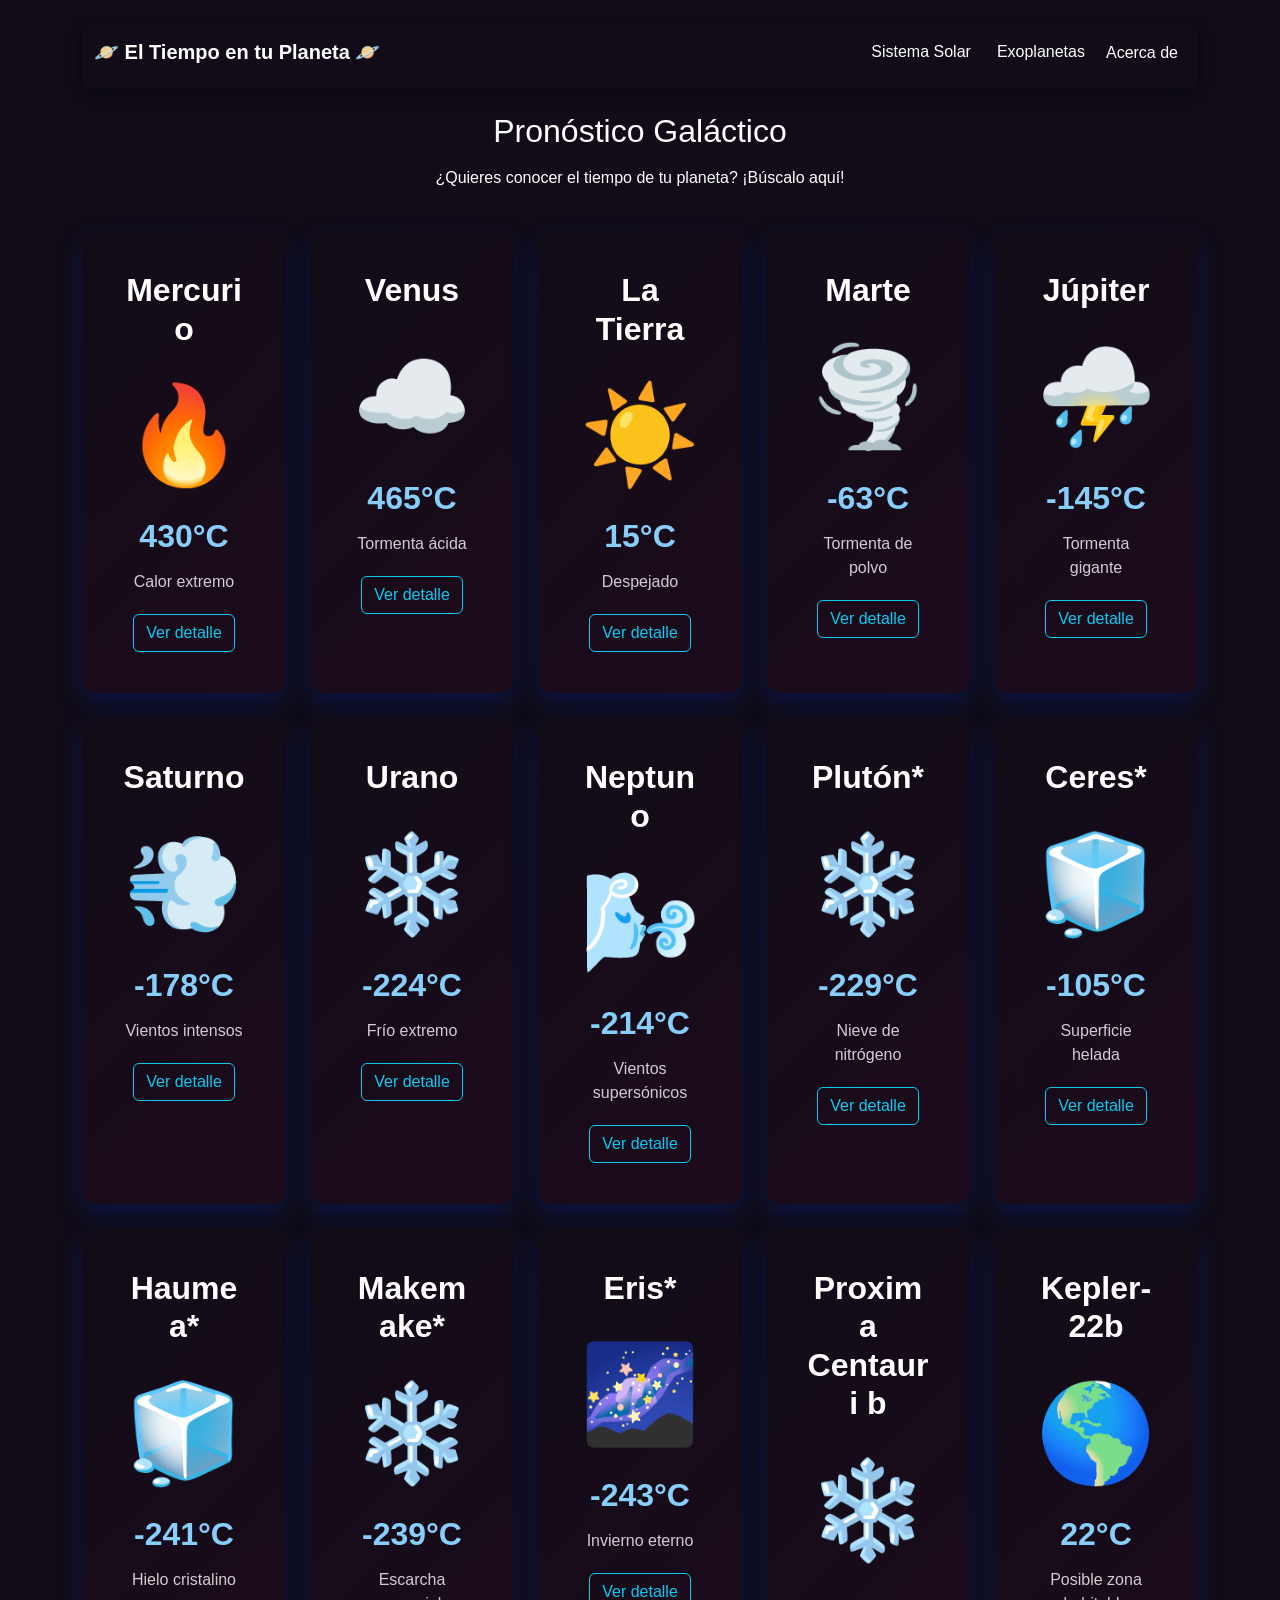
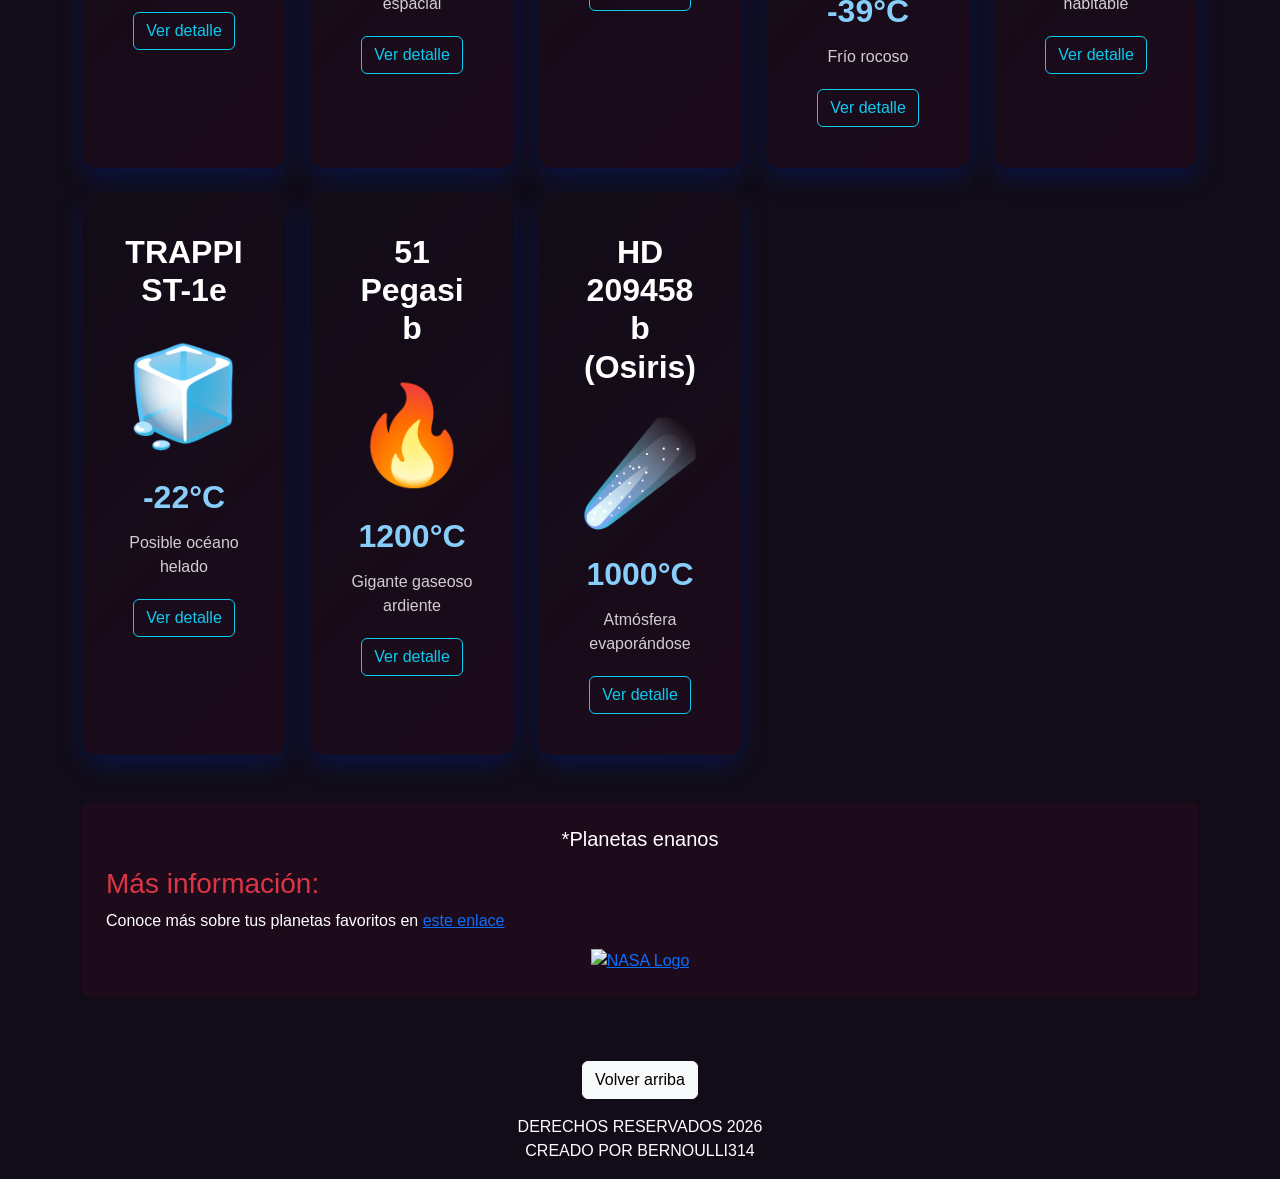
==== index.html @ 18d99deb "traspaso de info planetas a datos.js para un mejor orden" ====
<!DOCTYPE html>
<html lang="es">

<head>
    <meta charset="UTF-8">
    <meta name="viewport" content="width=device-width, initial-scale=1.0">

    <link
        href="https://cdn.jsdelivr.net/npm/bootstrap@5.3.8/dist/css/bootstrap.min.css"
        rel="stylesheet">

    <link rel="stylesheet" href="./assets/css/styles.css">

    <title>🪐 El Tiempo en tu Planeta 🪐</title>

</head>

<body>

    <div class="container mt-4">

        <!-- HEADER -->
        <header class="mb-4">

            <nav class="navbar navbar-expand-lg rounded">

                <div class="container-fluid">

                    <div class="d-flex flex-wrap justify-content-between align-items-center w-100">

                        <!-- titular -->
                        <a class="navbar-brand fw-bold text-center mb-2 text-white" href="index.html">
                            🪐 El Tiempo en tu Planeta 🪐
                        </a>

                        <!-- menu -->
                        <div class="navbar-nav d-flex flex-row flex-wrap">

                            <button class="btn-ss btn mb-2 text-white">
                                Sistema Solar
                            </button>

                            <button class="btn-exo btn mb-2 text-white">
                                Exoplanetas
                            </button>

                            <a class="nav-link text-white"
                                href="https://science.nasa.gov/"
                                target="_blank"
                                rel="noopener noreferrer">
                                Acerca de
                            </a>

                        </div>

                    </div>

                </div>

            </nav>

        </header>


        <!-- el main -->
        <main>

            <section>

                <h2 class="text-center mb-3">
                    Pronóstico Galáctico
                </h2>

                <p class="text-center">
                    ¿Quieres conocer el tiempo de tu planeta? ¡Búscalo aquí!
                </p>

                <!-- aqui van las cards -->
                <div
                    id="contenedor_planetas"
                    class="row row-cols-1 row-cols-md-3 row-cols-lg-5 g-4 mt-3">

                </div>

            </section>


            <!-- aside -->
            <aside class="p-4 rounded shadow-sm mt-5">

                <h5 class="text-center">
                    *Planetas enanos
                </h5>

                <h3 class="text-danger mt-3">
                    Más información:
                </h3>

                <p>
                    Conoce más sobre tus planetas favoritos en
                    <a
                        href="https://science.nasa.gov/solar-system/planets/"
                        target="_blank"
                        rel="noopener noreferrer">
                        este enlace
                    </a>
                </p>

                <a
                    href="https://science.nasa.gov/solar-system/planets/"
                    target="_blank"
                    rel="noopener noreferrer"
                    class="d-block text-center">
                    <img
                        class="img-fluid"
                        width="60"
                        alt="NASA Logo"
                        src="https://science.nasa.gov/wp-content/themes/nasa-child/assets/images/nasa-logo.svg">
                </a>
            </aside>
        </main>

        <!-- footer -->
        <footer class="text-white text-center p-3 mt-5 rounded">

            <div class="row">

                <div class="col-sm-12 mb-3">

                    <button
                        class="btn btn-light"
                        onclick="window.scrollTo({
                            top:0,
                            behavior:'smooth'
                        })">
                        Volver arriba
                    </button>

                </div>

            </div>

            <p class="mb-0">
                DERECHOS RESERVADOS 2026
                <br>
                CREADO POR BERNOULLI314
            </p>

        </footer>

    </div>

    <!-- bootstrap script js -->
    <script src="https://cdn.jsdelivr.net/npm/bootstrap@5.3.8/dist/js/bootstrap.bundle.min.js"></script>

    <!-- mi script -->
    <script src="./assets/js/datos.js"></script>
    <script src="./assets/js/script.js"></script>

</body>

</html>
---- assets/css/styles.css ----
body{

    background:#110c17;
    font-family:Consolas,sans-serif;
    color:white;

}

/* cards y su hover */

.card{

    padding:25px;

    background:linear-gradient(
        135deg,
        #110c17,
        #1d0b1b
    );

    color:white;

    text-align:center;

    border:none;
    border-radius:15px;

    box-shadow:
        0 10px 25px rgba(0,35,133,.4);

    transition:
        transform 1.3s,
        box-shadow 1.3s;
}

.card:hover{

    transform:translateY(-20px);

    box-shadow:
        0 15px 30px rgba(0, 110, 255, 0.532);

}

/* datos de las cards */

.card h5{

    font-size: 2.0rem;
    font-weight:bold;
    margin-bottom:15px;

}

.icono-planeta{

    font-size:6rem;
    margin-bottom:5px;

}

.temperatura{

    font-size:2rem;
    font-weight:bold;
    color:#87cefa;
    margin-bottom:10px;

}

.estado{

    opacity:.8;
    margin-bottom:20px;

}

/* aside */

aside{

    background:#1d0b1b;
    color:white;

}

/* navbar */

.navbar{

    box-shadow:
        0 5px 15px
        rgba(0, 0, 0, 0.4);

}


/* botones */

.btn{

    transition:
        transform .3s;

}

.btn:hover{

    transform:scale(1.05);

}
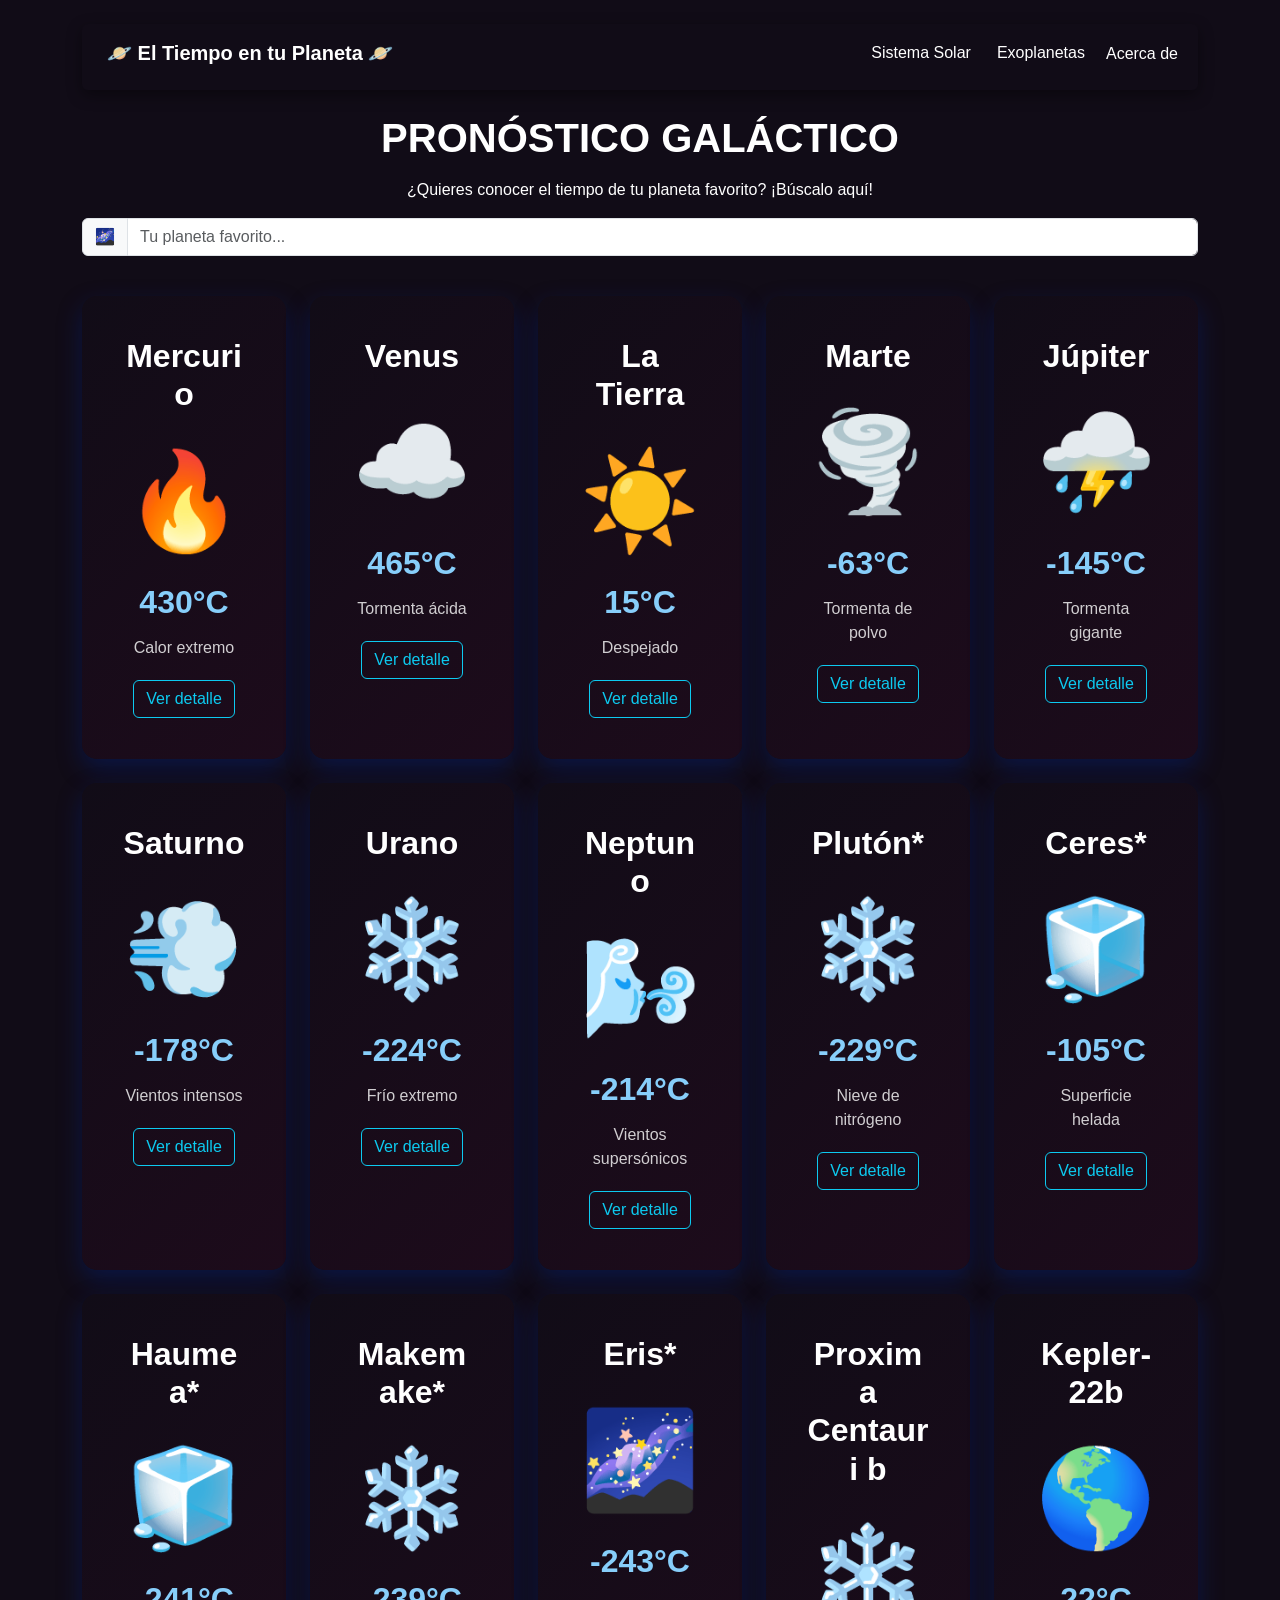
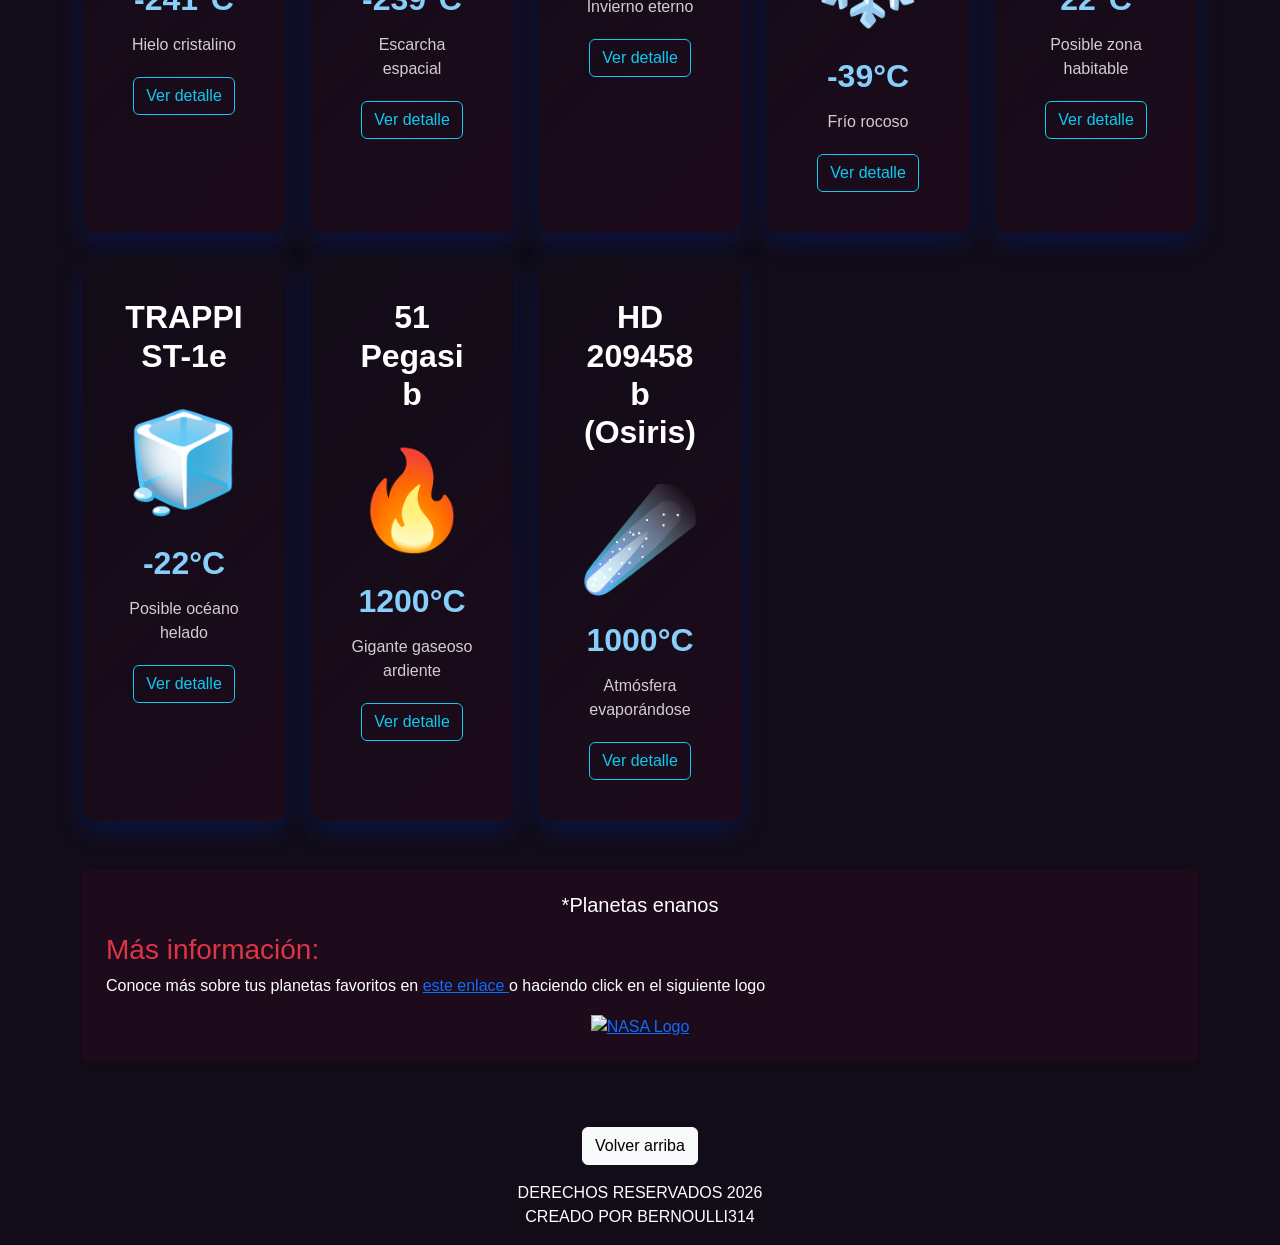
==== commit ca9b74a5: "se agregan imagenes de planetas y su codigo para aparecer en detalle.html" ====
--- a/index.html
+++ b/index.html
@@ -29,7 +29,7 @@
                     <div class="d-flex flex-wrap justify-content-between align-items-center w-100">
 
                         <!-- titular -->
-                        <a class="navbar-brand fw-bold text-center mb-2 text-white" href="index.html">
+                        <a class="navbar-brand fw-bold text-center mb-2 text-white btn" href="index.html">
                             🪐 El Tiempo en tu Planeta 🪐
                         </a>
 
@@ -44,7 +44,7 @@
                                 Exoplanetas
                             </button>
 
-                            <a class="nav-link text-white"
+                            <a class="nav-link text-white btn"
                                 href="https://science.nasa.gov/"
                                 target="_blank"
                                 rel="noopener noreferrer">
@@ -67,13 +67,20 @@
 
             <section>
 
-                <h2 class="text-center mb-3">
-                    Pronóstico Galáctico
-                </h2>
+                <h1 class="text-center mb-3 fw-bold">
+                    PRONÓSTICO GALÁCTICO
+                </h1>
 
                 <p class="text-center">
-                    ¿Quieres conocer el tiempo de tu planeta? ¡Búscalo aquí!
+                    ¿Quieres conocer el tiempo de tu planeta favorito? ¡Búscalo aquí!
                 </p>
+
+                <div class="input-group">
+                    <span class="input-group-text">🌌</span>
+                    <input type="text" id="buscar" class="form-control" placeholder="Tu planeta favorito...">
+                </div>
+
+
 
                 <!-- aqui van las cards -->
                 <div
@@ -104,6 +111,7 @@
                         rel="noopener noreferrer">
                         este enlace
                     </a>
+                    o haciendo click en el siguiente logo
                 </p>
 
                 <a
@@ -113,7 +121,7 @@
                     class="d-block text-center">
                     <img
                         class="img-fluid"
-                        width="60"
+                        width="100"
                         alt="NASA Logo"
                         src="https://science.nasa.gov/wp-content/themes/nasa-child/assets/images/nasa-logo.svg">
                 </a>
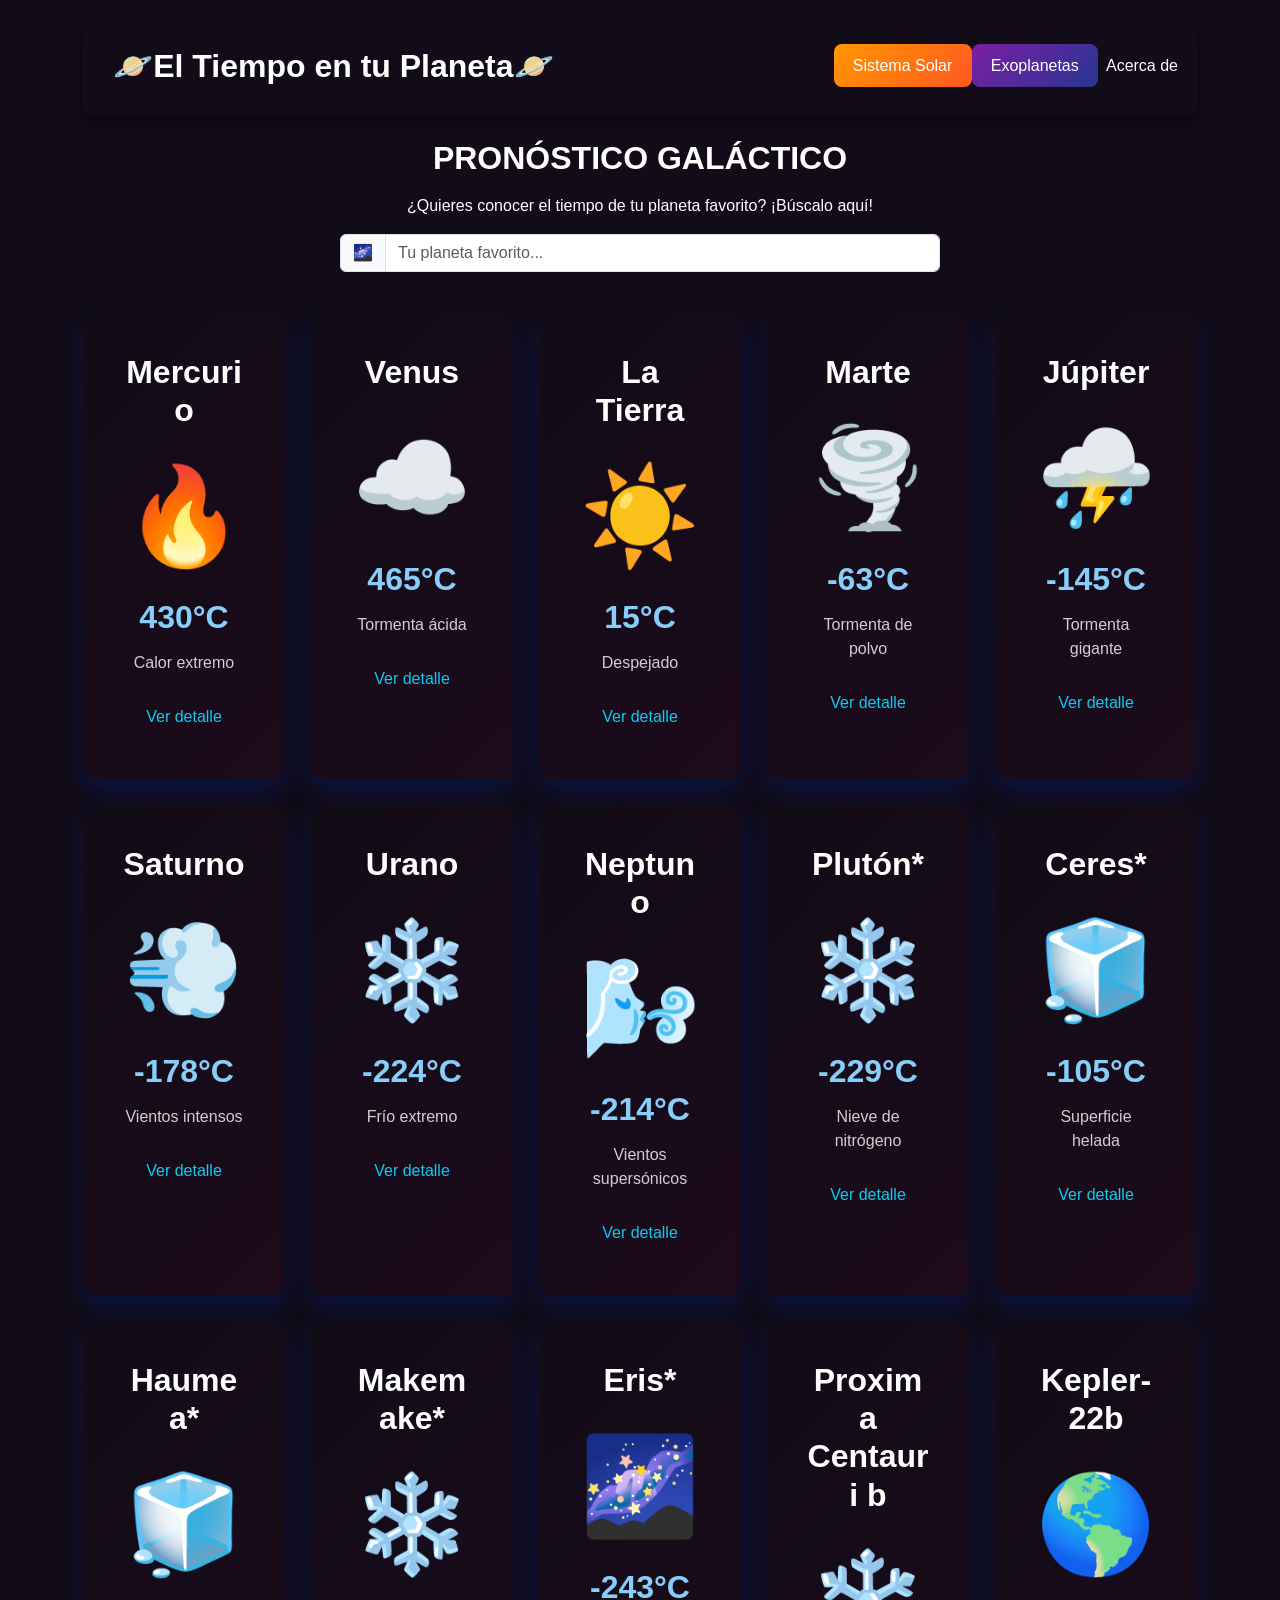
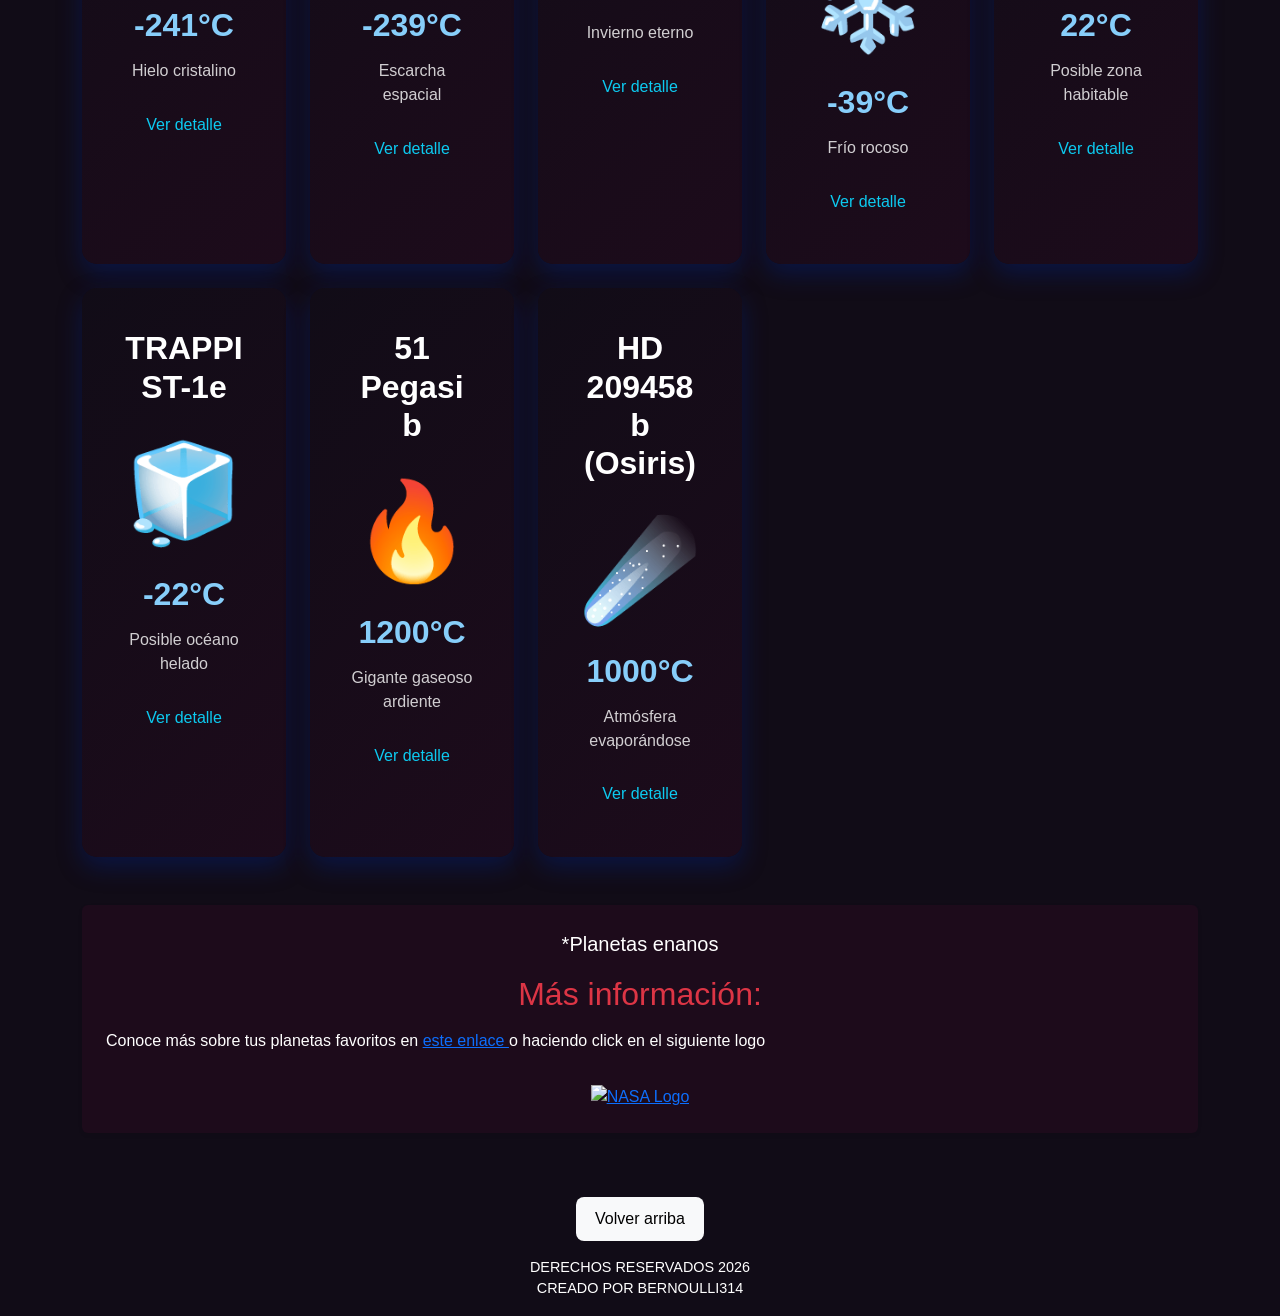
==== commit 197ada78: "Codigo scss corregido y con mixins añadidos" ====
--- a/index.html
+++ b/index.html
@@ -9,38 +9,38 @@
         href="https://cdn.jsdelivr.net/npm/bootstrap@5.3.8/dist/css/bootstrap.min.css"
         rel="stylesheet">
 
-    <link rel="stylesheet" href="./assets/css/styles.css">
+    <link rel="stylesheet" href="./assets/css/main.css">
 
-    <title>🪐 El Tiempo en tu Planeta 🪐</title>
+    <title>🪐El Tiempo en tu Planeta🪐</title>
 
 </head>
 
-<body>
+<body class="weather-app">
 
     <div class="container mt-4">
 
         <!-- HEADER -->
-        <header class="mb-4">
+        <header class="mb-4 header">
 
-            <nav class="navbar navbar-expand-lg rounded">
+            <nav class="navbar navbar-expand-lg rounded header__nav">
 
                 <div class="container-fluid">
 
                     <div class="d-flex flex-wrap justify-content-between align-items-center w-100">
 
                         <!-- titular -->
-                        <a class="navbar-brand fw-bold text-center mb-2 text-white btn" href="index.html">
-                            🪐 El Tiempo en tu Planeta 🪐
+                        <a class="navbar-brand fw-bold text-center mb-2 text-white btn header__titulo" href="index.html">
+                            🪐El Tiempo en tu Planeta🪐
                         </a>
 
                         <!-- menu -->
                         <div class="navbar-nav d-flex flex-row flex-wrap">
 
-                            <button class="btn-ss btn mb-2 text-white">
+                            <button class="mb-2 text-white btn btn__ss">
                                 Sistema Solar
                             </button>
 
-                            <button class="btn-exo btn mb-2 text-white">
+                            <button class="mb-2 text-white btn btn__exo">
                                 Exoplanetas
                             </button>
 
@@ -63,19 +63,19 @@
 
 
         <!-- el main -->
-        <main>
+        <main class="weather-content">
 
             <section>
 
-                <h1 class="text-center mb-3 fw-bold">
+                <h1 class="text-center mb-3 fw-bold weather-content__titulo">
                     PRONÓSTICO GALÁCTICO
                 </h1>
 
-                <p class="text-center">
+                <p class="text-center weather-content__texto">
                     ¿Quieres conocer el tiempo de tu planeta favorito? ¡Búscalo aquí!
                 </p>
 
-                <div class="input-group">
+                <div class="input-group weather-content__input">
                     <span class="input-group-text">🌌</span>
                     <input type="text" id="buscar" class="form-control" placeholder="Tu planeta favorito...">
                 </div>
@@ -85,7 +85,7 @@
                 <!-- aqui van las cards -->
                 <div
                     id="contenedor_planetas"
-                    class="row row-cols-1 row-cols-md-3 row-cols-lg-5 g-4 mt-3">
+                    class="weather-content__grid row row-cols-1 row-cols-md-3 row-cols-lg-5 g-4 mt-3">
 
                 </div>
 
@@ -93,17 +93,17 @@
 
 
             <!-- aside -->
-            <aside class="p-4 rounded shadow-sm mt-5">
+            <aside class="p-4 rounded shadow-sm mt-5 aside">
 
-                <h5 class="text-center">
+                <h5 class="text-center aside__texto">
                     *Planetas enanos
                 </h5>
 
-                <h3 class="text-danger mt-3">
+                <h3 class="text-danger mt-3 aside__titulo">
                     Más información:
                 </h3>
 
-                <p>
+                <p class="aside__texto">
                     Conoce más sobre tus planetas favoritos en
                     <a
                         href="https://science.nasa.gov/solar-system/planets/"
@@ -120,7 +120,7 @@
                     rel="noopener noreferrer"
                     class="d-block text-center">
                     <img
-                        class="img-fluid"
+                        class="img-fluid aside__img"
                         width="100"
                         alt="NASA Logo"
                         src="https://science.nasa.gov/wp-content/themes/nasa-child/assets/images/nasa-logo.svg">
@@ -129,14 +129,14 @@
         </main>
 
         <!-- footer -->
-        <footer class="text-white text-center p-3 mt-5 rounded">
+        <footer class="text-white text-center p-3 mt-5 rounded footer">
 
             <div class="row">
 
                 <div class="col-sm-12 mb-3">
 
                     <button
-                        class="btn btn-light"
+                        class="btn btn-light footer__btn"
                         onclick="window.scrollTo({
                             top:0,
                             behavior:'smooth'
@@ -148,7 +148,7 @@
 
             </div>
 
-            <p class="mb-0">
+            <p class="mb-0 footer__texto">
                 DERECHOS RESERVADOS 2026
                 <br>
                 CREADO POR BERNOULLI314
--- a/assets/css/main.css
+++ b/assets/css/main.css
@@ -0,0 +1,135 @@
+body {
+  background: rgb(17, 12, 23);
+  font-family: Consolas, sans-serif;
+  color: white;
+}
+body::before {
+  content: "";
+  position: fixed;
+  width: 100%;
+  height: 100%;
+  background-image: radial-gradient(rgb(60, 0, 93) 1px, transparent 3px);
+  background-size: 50px 50px;
+  opacity: 0.2;
+  z-index: -1;
+}
+
+.btn {
+  border: 0;
+  padding: 0.6rem 1.2rem;
+  border-radius: 8px;
+  cursor: pointer;
+  transition: all 0.3s ease;
+}
+.btn:hover {
+  opacity: 0.8;
+  transform: scale(1.05);
+  font-weight: bold;
+}
+.btn {
+  transition: transform 0.3s;
+}
+.btn:hover {
+  transform: scale(1.05);
+}
+.btn__ss {
+  background: linear-gradient(135deg, rgb(255, 152, 0), rgb(255, 87, 34));
+  border: none;
+}
+.btn__ss:hover {
+  box-shadow: 0 0 15px rgba(255, 152, 0, 0.6);
+}
+.btn__exo {
+  background: linear-gradient(135deg, rgb(123, 31, 162), rgb(40, 53, 147));
+  border: none;
+}
+.btn__exo:hover {
+  box-shadow: 0 0 15px rgba(123, 31, 162, 0.6);
+}
+
+.place-card {
+  padding: 25px;
+  background: linear-gradient(135deg, rgb(17, 12, 23), rgb(29, 11, 27));
+  color: white;
+  text-align: center;
+  border: none;
+  border-radius: 15px;
+  box-shadow: 0 10px 25px rgba(0, 35, 133, 0.4);
+  transition: transform 1.3s, box-shadow 1.3s;
+}
+.place-card:hover {
+  transform: translateY(-20px);
+  box-shadow: 0 15px 30px rgba(0, 110, 255, 0.53);
+}
+.place-card__name {
+  font-size: 2rem;
+  font-weight: bold;
+  margin-bottom: 15px;
+}
+.place-card__icon {
+  font-size: 6rem;
+  margin-bottom: 5px;
+}
+.place-card__temp {
+  font-size: 2rem;
+  font-weight: bold;
+  color: rgb(135, 206, 250);
+  margin-bottom: 10px;
+}
+.place-card__status {
+  opacity: 0.8;
+  margin-bottom: 20px;
+}
+
+.header__nav {
+  box-shadow: 0 5px 15px rgba(0, 0, 0, 0.4);
+}
+.header__titulo {
+  text-align: center;
+  font-size: clamp(1.5rem, 5vw, 2rem);
+  margin-bottom: 1rem;
+  position: relative;
+  z-index: 1;
+}
+
+.weather-content__titulo {
+  text-align: center;
+  font-size: clamp(1.5rem, 5vw, 2rem);
+  margin-bottom: 1rem;
+  position: relative;
+  z-index: 1;
+}
+.weather-content__texto {
+  color: white;
+}
+.weather-content__input {
+  max-width: 600px;
+  margin: auto;
+}
+.weather-content__grid {
+  margin-top: 2rem;
+}
+
+.aside {
+  background: rgb(29, 11, 27);
+  color: white;
+}
+.aside__titulo {
+  text-align: center;
+  font-size: clamp(1.5rem, 5vw, 2rem);
+  margin-bottom: 1rem;
+  position: relative;
+  z-index: 1;
+}
+.aside__texto {
+  line-height: 1.5;
+}
+.aside__img {
+  margin-top: 1rem;
+}
+
+.footer__texto {
+  font-size: 0.9rem;
+}
+
+/*# sourceMappingURL=main.css.map */
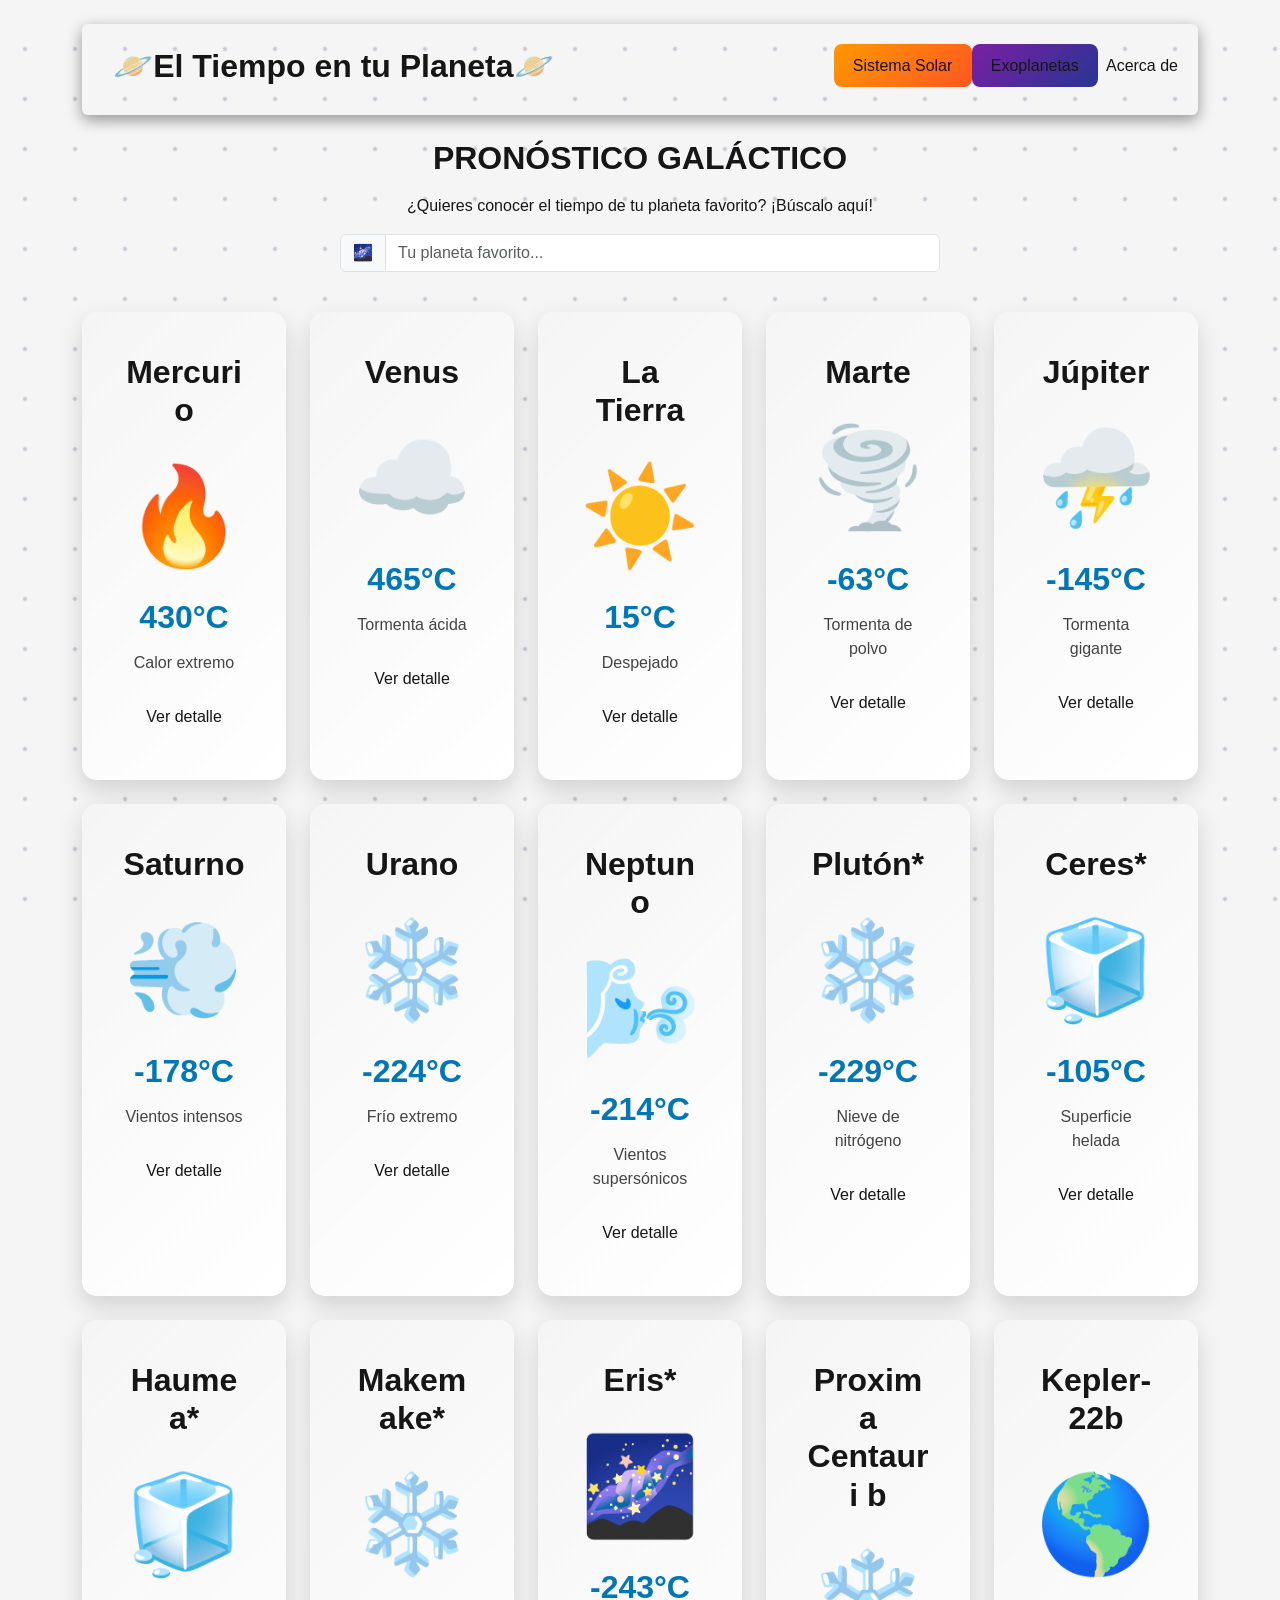
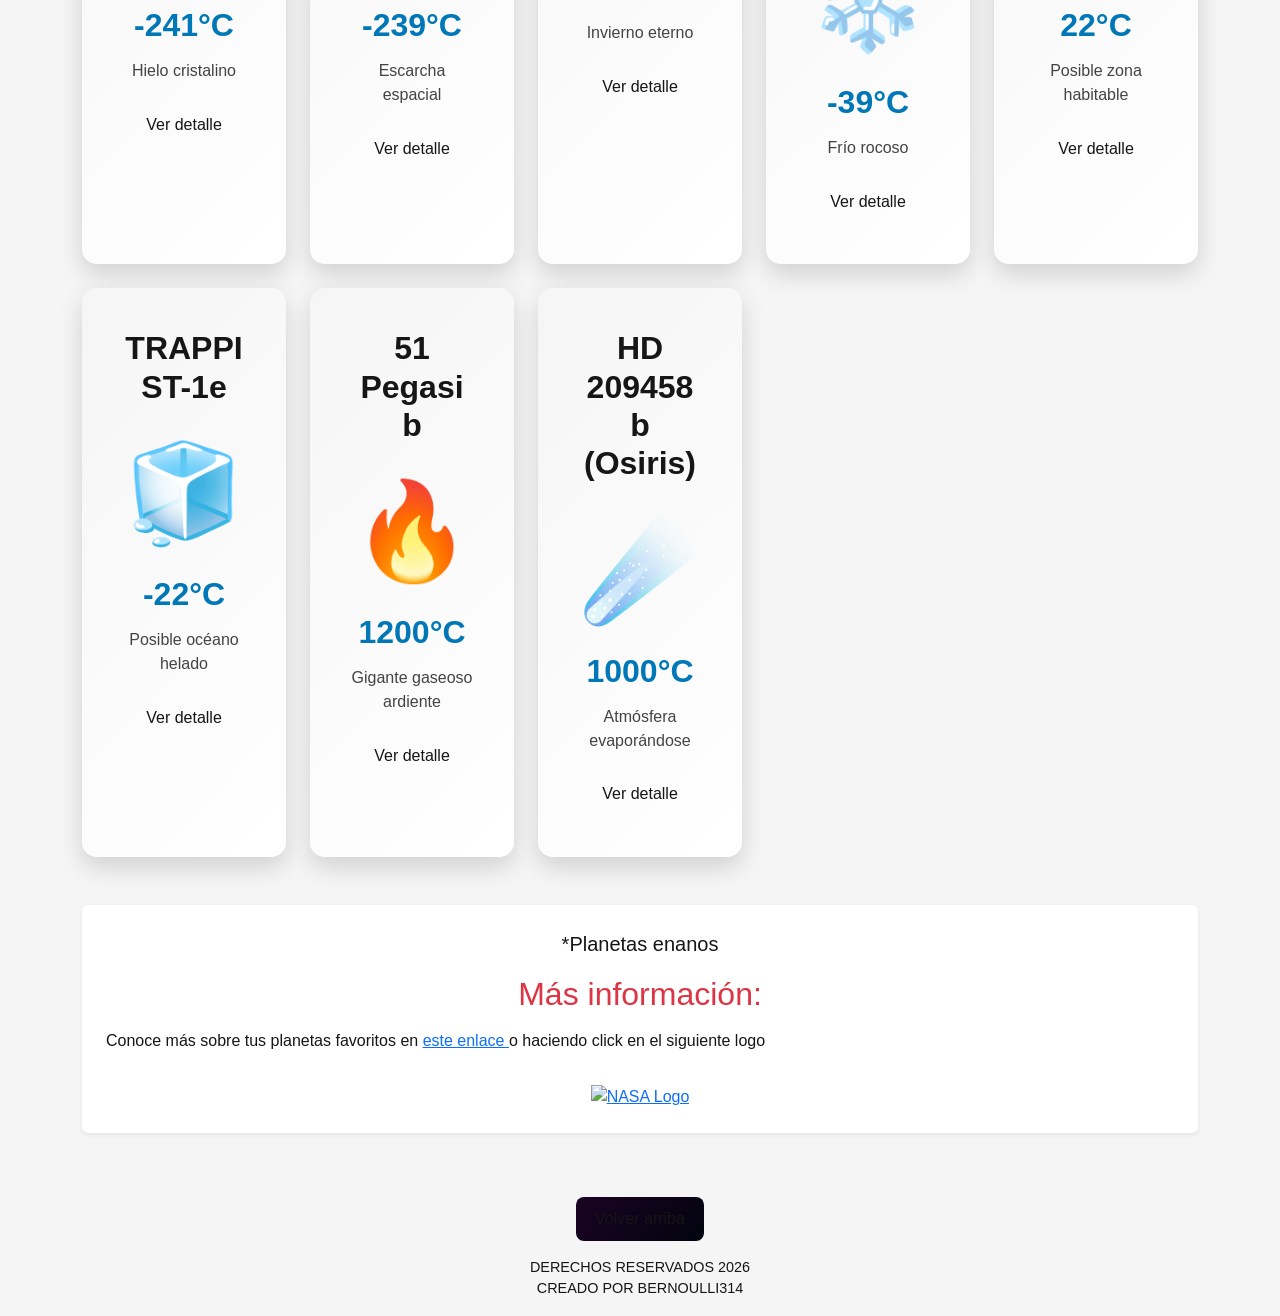
==== commit c3de19ab: "Se añade modo claro y se corrigen problemas de color" ====
--- a/index.html
+++ b/index.html
@@ -29,22 +29,22 @@
                     <div class="d-flex flex-wrap justify-content-between align-items-center w-100">
 
                         <!-- titular -->
-                        <a class="navbar-brand fw-bold text-center mb-2 text-white btn header__titulo" href="index.html">
+                        <a class="navbar-brand fw-bold text-center mb-2 btn header__titulo" href="index.html">
                             🪐El Tiempo en tu Planeta🪐
                         </a>
 
                         <!-- menu -->
                         <div class="navbar-nav d-flex flex-row flex-wrap">
 
-                            <button class="mb-2 text-white btn btn__ss">
+                            <button class="mb-2 btn btn__ss">
                                 Sistema Solar
                             </button>
 
-                            <button class="mb-2 text-white btn btn__exo">
+                            <button class="mb-2 btn btn__exo">
                                 Exoplanetas
                             </button>
 
-                            <a class="nav-link text-white btn"
+                            <a class="nav-link btn"
                                 href="https://science.nasa.gov/"
                                 target="_blank"
                                 rel="noopener noreferrer">
@@ -136,7 +136,7 @@
                 <div class="col-sm-12 mb-3">
 
                     <button
-                        class="btn btn-light footer__btn"
+                        class="btn btn__footer"
                         onclick="window.scrollTo({
                             top:0,
                             behavior:'smooth'
--- a/assets/css/main.css
+++ b/assets/css/main.css
@@ -1,7 +1,7 @@
 body {
-  background: rgb(17, 12, 23);
+  background: rgb(245, 245, 245);
   font-family: Consolas, sans-serif;
-  color: white;
+  color: rgb(22, 22, 22);
 }
 body::before {
   content: "";
@@ -19,6 +19,7 @@
   padding: 0.6rem 1.2rem;
   border-radius: 8px;
   cursor: pointer;
+  color: rgb(22, 22, 22);
   transition: all 0.3s ease;
 }
 .btn:hover {
@@ -46,20 +47,27 @@
 .btn__exo:hover {
   box-shadow: 0 0 15px rgba(123, 31, 162, 0.6);
 }
+.btn__footer {
+  background: linear-gradient(135deg, rgb(26, 3, 36), rgb(2, 4, 14));
+  border: none;
+}
+.btn__footer:hover {
+  box-shadow: 0 0 15px rgba(26, 3, 36, 0.6);
+}
 
 .place-card {
   padding: 25px;
-  background: linear-gradient(135deg, rgb(17, 12, 23), rgb(29, 11, 27));
-  color: white;
+  background: linear-gradient(135deg, rgb(245, 245, 245), rgb(255, 255, 255));
+  color: rgb(22, 22, 22);
   text-align: center;
   border: none;
   border-radius: 15px;
-  box-shadow: 0 10px 25px rgba(0, 35, 133, 0.4);
+  box-shadow: 0 10px 25px rgba(0, 0, 0, 0.15);
   transition: transform 1.3s, box-shadow 1.3s;
 }
 .place-card:hover {
   transform: translateY(-20px);
-  box-shadow: 0 15px 30px rgba(0, 110, 255, 0.53);
+  box-shadow: 0 15px 30px rgba(0, 0, 0, 0.25);
 }
 .place-card__name {
   font-size: 2rem;
@@ -73,7 +81,7 @@
 .place-card__temp {
   font-size: 2rem;
   font-weight: bold;
-  color: rgb(135, 206, 250);
+  color: rgb(0, 119, 182);
   margin-bottom: 10px;
 }
 .place-card__status {
@@ -90,6 +98,7 @@
   margin-bottom: 1rem;
   position: relative;
   z-index: 1;
+  color: rgb(22, 22, 22);
 }
 
 .weather-content__titulo {
@@ -100,7 +109,7 @@
   z-index: 1;
 }
 .weather-content__texto {
-  color: white;
+  color: rgb(22, 22, 22);
 }
 .weather-content__input {
   max-width: 600px;
@@ -111,8 +120,8 @@
 }
 
 .aside {
-  background: rgb(29, 11, 27);
-  color: white;
+  background: rgb(255, 255, 255);
+  color: rgb(22, 22, 22);
 }
 .aside__titulo {
   text-align: center;
@@ -130,6 +139,7 @@
 
 .footer__texto {
   font-size: 0.9rem;
+  color: rgb(22, 22, 22);
 }
 
 /*# sourceMappingURL=main.css.map */
